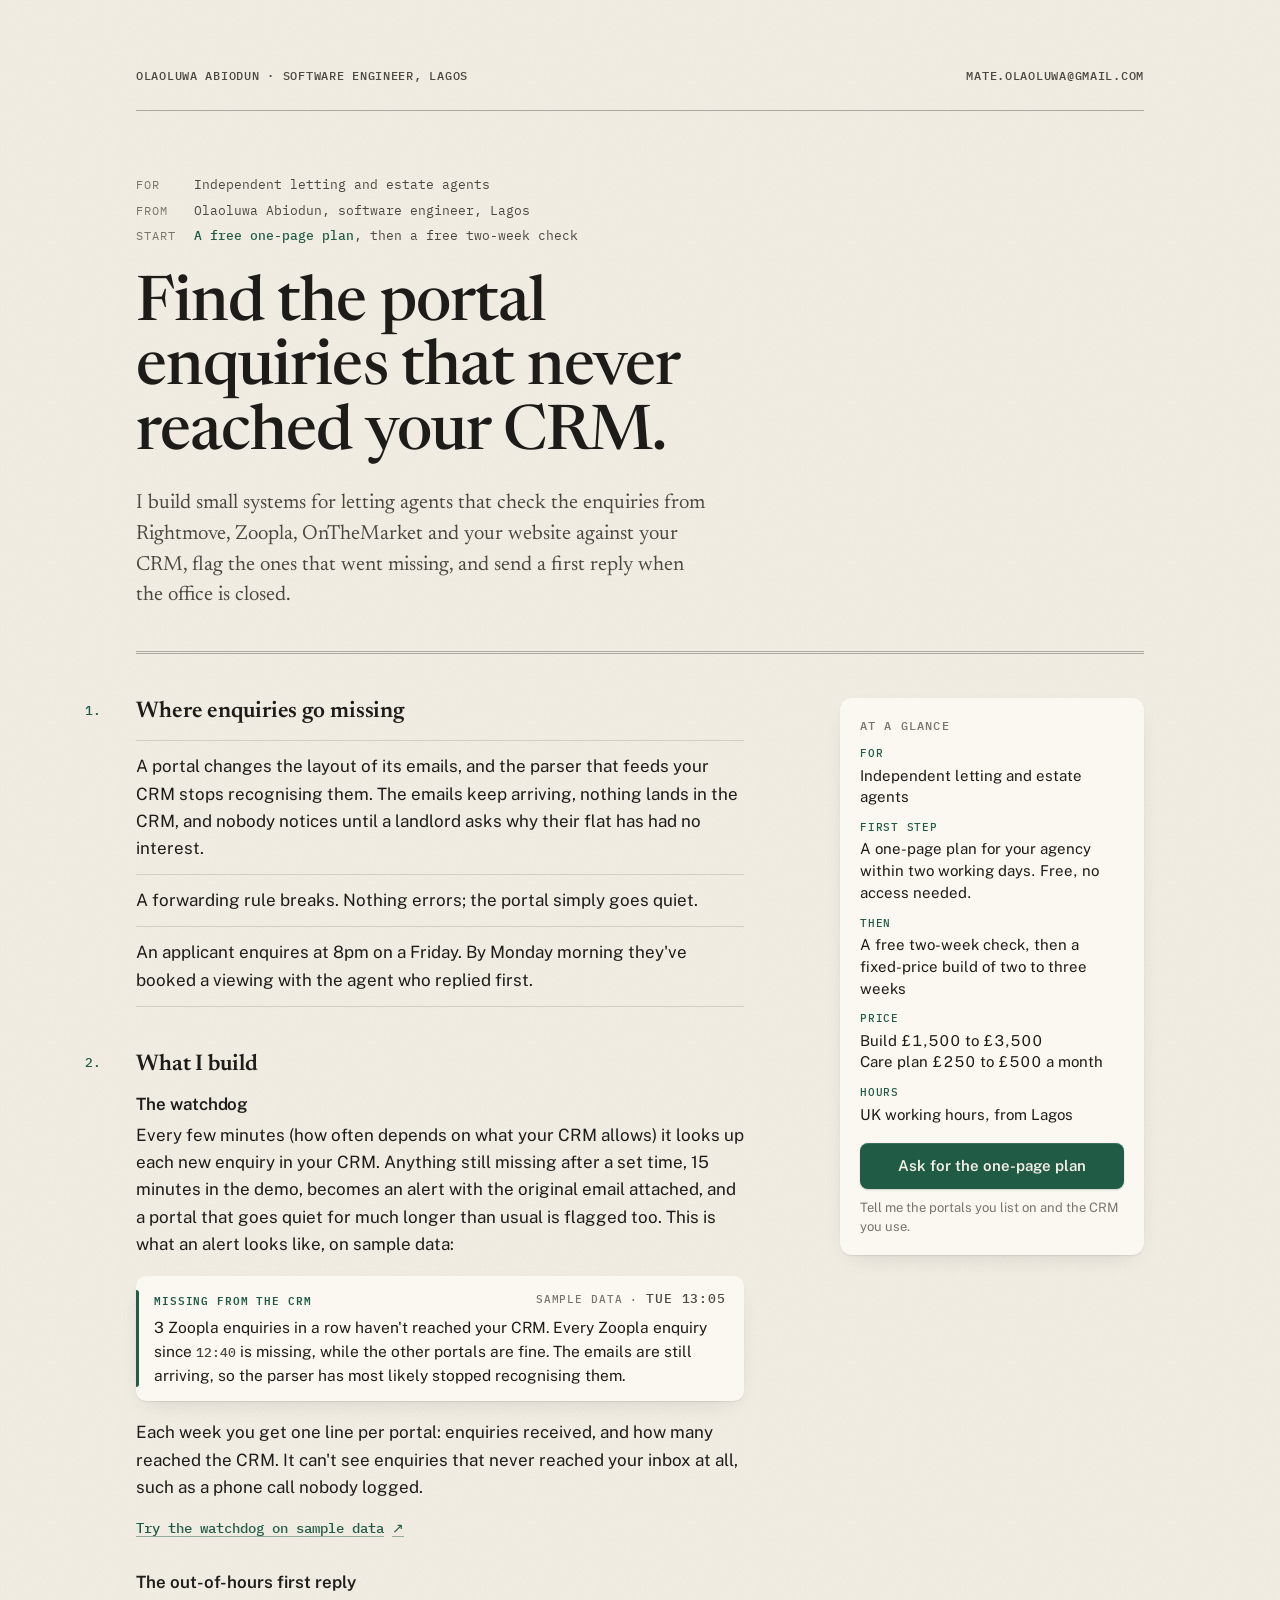
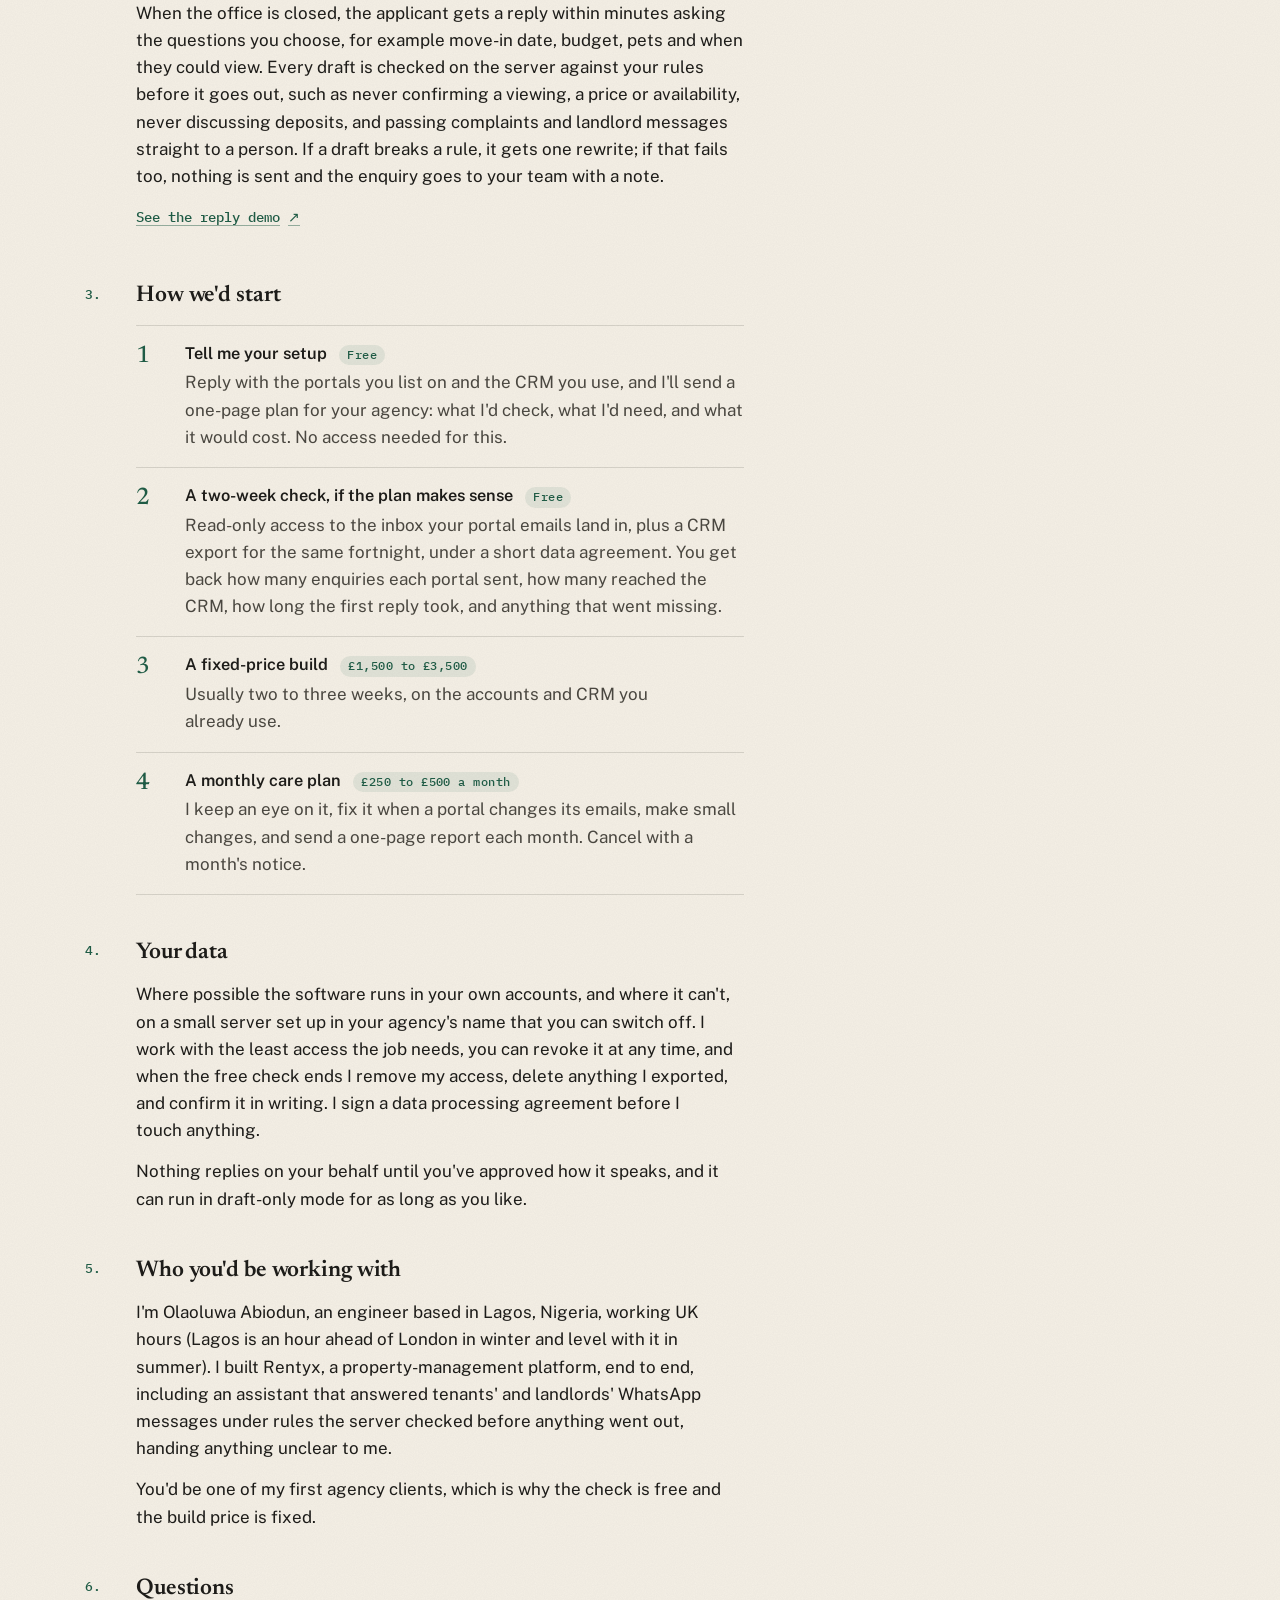
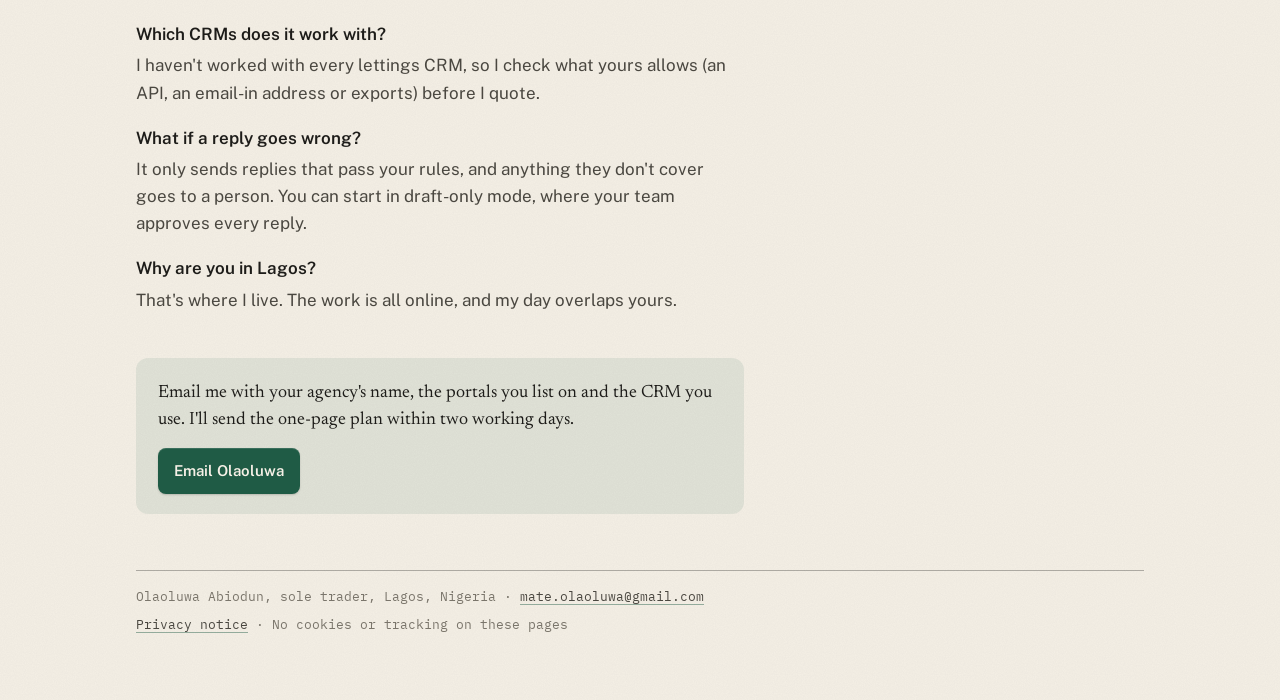
==== lettings/index.html @ c45f7e68 "Draft offer pages (lettings, recruitment, white-label) and privacy notice Co-Authored-By: Claude Opu" ====
<!doctype html>
<html lang="en-GB">
<head>
<meta charset="utf-8">
<meta name="viewport" content="width=device-width, initial-scale=1">
<title>Missed enquiry checks for letting agents</title>
<meta name="description" content="Find the portal enquiries that never reached your CRM, and answer the ones that arrive when the office is closed.">
<link rel="preconnect" href="https://fonts.googleapis.com">
<link rel="preconnect" href="https://fonts.gstatic.com" crossorigin>
<link rel="stylesheet" href="https://fonts.googleapis.com/css2?family=IBM+Plex+Mono:wght@400;500;600&family=Newsreader:opsz,wght@6..72,400;6..72,500;6..72,600&family=Public+Sans:wght@400;500;600&display=swap">
<link rel="stylesheet" href="../assets/site.css">
</head>
<body data-ink="lettings">
<a class="skip" href="#main">Skip to the content</a>
<div class="sheet">
  <header class="topline">
    <a href="../">Olaoluwa Abiodun &middot; software engineer, Lagos</a>
    <a href="mailto:mate.olaoluwa@gmail.com">mate.olaoluwa@gmail.com</a>
  </header>
  <main id="main">
    <div class="masthead"><dl class="meta"><dt>For</dt><dd>Independent letting and estate agents</dd><dt>From</dt><dd>Olaoluwa Abiodun, software engineer, Lagos</dd><dt>Start</dt><dd><strong>A free one-page plan</strong>, then a free two-week check</dd></dl><h1>Find the portal enquiries that never reached your CRM.</h1><p class="deck">I build small systems for letting agents that check the enquiries from Rightmove, Zoopla, OnTheMarket and your website against your CRM, flag the ones that went missing, and send a first reply when the office is closed.</p></div>
    <div class="body"><div class="prose">
<section class="clause"><h2>Where enquiries go missing</h2>
<ul class="lede-list">
<li>A portal changes the layout of its emails, and the parser that feeds your CRM stops recognising them. The emails keep arriving, nothing lands in the CRM, and nobody notices until a landlord asks why their flat has had no interest.</li>
<li>A forwarding rule breaks. Nothing errors; the portal simply goes quiet.</li>
<li>An applicant enquires at 8pm on a Friday. By Monday morning they've booked a viewing with the agent who replied first.</li>
</ul></section>

<section class="clause"><h2>What I build</h2>
<div class="item"><h3>The watchdog</h3>
<p>Every few minutes (how often depends on what your CRM allows) it looks up each new enquiry in your CRM. Anything still missing after a set time, 15 minutes in the demo, becomes an alert with the original email attached, and a portal that goes quiet for much longer than usual is flagged too. This is what an alert looks like, on sample data:</p>
<figure class="exhibit" aria-label="Example alert, sample data">
<div class="label"><b>Missing from the CRM</b><span>Sample data &middot; <span class="t">Tue 13:05</span></span></div>
<p>3 Zoopla enquiries in a row haven't reached your CRM. Every Zoopla enquiry since <span class="t">12:40</span> is missing, while the other portals are fine. The emails are still arriving, so the parser has most likely stopped recognising them.</p>
</figure>
<p>Each week you get one line per portal: enquiries received, and how many reached the CRM. It can't see enquiries that never reached your inbox at all, such as a phone call nobody logged.</p>
<a class="demo" href="https://abiodunolaoluwa.github.io/enquiry-watchdog/">Try the watchdog on sample data</a></div>

<div class="item"><h3>The out-of-hours first reply</h3>
<p>When the office is closed, the applicant gets a reply within minutes asking the questions you choose, for example move-in date, budget, pets and when they could view. Every draft is checked on the server against your rules before it goes out, such as never confirming a viewing, a price or availability, never discussing deposits, and passing complaints and landlord messages straight to a person. If a draft breaks a rule, it gets one rewrite; if that fails too, nothing is sent and the enquiry goes to your team with a note.</p>
<a class="demo" href="https://reply-desk-8rzb.onrender.com">See the reply demo</a></div>
</section>

<section class="clause"><h2>How we'd start</h2>
<ol class="schedule">
<li><div><h3>Tell me your setup <span class="cost">Free</span></h3><p>Reply with the portals you list on and the CRM you use, and I'll send a one-page plan for your agency: what I'd check, what I'd need, and what it would cost. No access needed for this.</p></div></li>
<li><div><h3>A two-week check, if the plan makes sense <span class="cost">Free</span></h3><p>Read-only access to the inbox your portal emails land in, plus a CRM export for the same fortnight, under a short data agreement. You get back how many enquiries each portal sent, how many reached the CRM, how long the first reply took, and anything that went missing.</p></div></li>
<li><div><h3>A fixed-price build <span class="cost">&pound;1,500 to &pound;3,500</span></h3><p>Usually two to three weeks, on the accounts and CRM you already use.</p></div></li>
<li><div><h3>A monthly care plan <span class="cost">&pound;250 to &pound;500 a month</span></h3><p>I keep an eye on it, fix it when a portal changes its emails, make small changes, and send a one-page report each month. Cancel with a month's notice.</p></div></li>
</ol></section>

<section class="clause"><h2>Your data</h2>
<p>Where possible the software runs in your own accounts, and where it can't, on a small server set up in your agency's name that you can switch off. I work with the least access the job needs, you can revoke it at any time, and when the free check ends I remove my access, delete anything I exported, and confirm it in writing. I sign a data processing agreement before I touch anything.</p>
<p>Nothing replies on your behalf until you've approved how it speaks, and it can run in draft-only mode for as long as you like.</p></section>

<section class="clause"><h2>Who you'd be working with</h2>
<p>I'm Olaoluwa Abiodun, an engineer based in Lagos, Nigeria, working UK hours (Lagos is an hour ahead of London in winter and level with it in summer). I built Rentyx, a property-management platform, end to end, including an assistant that answered tenants' and landlords' WhatsApp messages under rules the server checked before anything went out, handing anything unclear to me.</p>
<p>You'd be one of my first agency clients, which is why the check is free and the build price is fixed.</p></section>

<section class="clause"><h2>Questions</h2>
<dl class="faq">
<dt>Which CRMs does it work with?</dt><dd>I haven't worked with every lettings CRM, so I check what yours allows (an API, an email-in address or exports) before I quote.</dd>
<dt>What if a reply goes wrong?</dt><dd>It only sends replies that pass your rules, and anything they don't cover goes to a person. You can start in draft-only mode, where your team approves every reply.</dd>
<dt>Why are you in Lagos?</dt><dd>That's where I live. The work is all online, and my day overlaps yours.</dd>
</dl></section>

<div class="close"><p>Email me with your agency's name, the portals you list on and the CRM you use. I'll send the one-page plan within two working days.</p>
<a class="button" href="mailto:mate.olaoluwa@gmail.com?subject=One-page%20plan%20for%20our%20agency">Email Olaoluwa</a></div>
</div><aside class="glance" aria-label="At a glance"><h2>At a glance</h2><dl><dt>For</dt><dd>Independent letting and estate agents</dd><dt>First step</dt><dd>A one-page plan for your agency within two working days. Free, no access needed.</dd><dt>Then</dt><dd>A free two-week check, then a fixed-price build of two to three weeks</dd><dt>Price</dt><dd>Build &pound;1,500 to &pound;3,500<br>Care plan &pound;250 to &pound;500 a month</dd><dt>Hours</dt><dd>UK working hours, from Lagos</dd></dl><a class="button" href="mailto:mate.olaoluwa@gmail.com?subject=One-page%20plan%20for%20our%20agency">Ask for the one-page plan</a><p class="small">Tell me the portals you list on and the CRM you use.</p></aside></div>
  </main>
  <footer class="foot">
    <span>Olaoluwa Abiodun, sole trader, Lagos, Nigeria &middot; <a href="mailto:mate.olaoluwa@gmail.com">mate.olaoluwa@gmail.com</a></span>
    <span><a href="../privacy/">Privacy notice</a> &middot; No cookies or tracking on these pages</span>
  </footer>
</div>
</body>
</html>
---- assets/site.css ----
/* Offer pages: a quotation set on warm paper. One accent ink per page (body[data-ink]). */

:root {
  --paper: #f5f0e6;
  --paper-2: #ede6d8;
  --card: #fbf8f2;
  --ink: #1d1c19;
  --ink-2: #4a4740;
  --ink-3: #7a756b;
  --rule: rgba(29, 28, 25, 0.14);
  --rule-strong: rgba(29, 28, 25, 0.32);
  --accent: #1f5b45;
  --accent-soft: rgba(31, 91, 69, 0.09);
  --shadow: 0 1px 0 rgba(29, 28, 25, 0.04), 0 1px 2px rgba(29, 28, 25, 0.06), 0 8px 24px -12px rgba(29, 28, 25, 0.18);
  --serif: "Newsreader", "Iowan Old Style", Georgia, serif;
  --sans: "Public Sans", "Helvetica Neue", Arial, sans-serif;
  --mono: "IBM Plex Mono", ui-monospace, Menlo, monospace;
  --measure: 38rem;
  --gutter: clamp(16px, 4vw, 40px);
  color-scheme: light;
}

body[data-ink="lettings"] { --accent: #1f5b45; --accent-soft: rgba(31, 91, 69, 0.09); }
body[data-ink="recruitment"] { --accent: #7a2e2a; --accent-soft: rgba(122, 46, 42, 0.08); }
body[data-ink="white-label"] { --accent: #24456e; --accent-soft: rgba(36, 69, 110, 0.08); }
body[data-ink="neutral"] { --accent: #4a4740; --accent-soft: rgba(74, 71, 64, 0.08); }

@media (prefers-color-scheme: dark) {
  :root:not([data-theme="light"]) {
    --paper: #17160f;
    --paper-2: #1f1d16;
    --card: #211f18;
    --ink: #ece6d8;
    --ink-2: #c3bcac;
    --ink-3: #958e7f;
    --rule: rgba(236, 230, 216, 0.14);
    --rule-strong: rgba(236, 230, 216, 0.3);
    --shadow: 0 1px 0 rgba(0, 0, 0, 0.3), 0 8px 24px -12px rgba(0, 0, 0, 0.6);
    color-scheme: dark;
  }
  :root:not([data-theme="light"]) body[data-ink="lettings"] { --accent: #7cc3a3; --accent-soft: rgba(124, 195, 163, 0.1); }
  :root:not([data-theme="light"]) body[data-ink="recruitment"] { --accent: #e3978f; --accent-soft: rgba(227, 151, 143, 0.1); }
  :root:not([data-theme="light"]) body[data-ink="white-label"] { --accent: #93b4e0; --accent-soft: rgba(147, 180, 224, 0.1); }
  :root:not([data-theme="light"]) body[data-ink="neutral"] { --accent: #d6cfbf; --accent-soft: rgba(214, 207, 191, 0.08); }
}

*, *::before, *::after { box-sizing: border-box; }

html {
  -webkit-text-size-adjust: 100%;
  text-size-adjust: 100%;
}

body {
  margin: 0;
  background-color: var(--paper);
  /* faint paper grain */
  background-image: url("data:image/svg+xml,%3Csvg xmlns='http://www.w3.org/2000/svg' width='160' height='160'%3E%3Cfilter id='n'%3E%3CfeTurbulence type='fractalNoise' baseFrequency='.9' numOctaves='2' stitchTiles='stitch'/%3E%3CfeColorMatrix values='0 0 0 0 0 0 0 0 0 0 0 0 0 0 0 0 0 0 .035 0'/%3E%3C/filter%3E%3Crect width='100%25' height='100%25' filter='url(%23n)'/%3E%3C/svg%3E");
  color: var(--ink);
  font: 400 17px/1.6 var(--sans);
  -webkit-font-smoothing: antialiased;
  -moz-osx-font-smoothing: grayscale;
  text-rendering: optimizeLegibility;
}

::selection { background: var(--accent); color: var(--paper); }

a {
  color: var(--accent);
  text-decoration-line: underline;
  text-decoration-thickness: 1px;
  text-underline-offset: 3px;
  text-decoration-color: color-mix(in srgb, var(--accent) 45%, transparent);
  transition-property: text-decoration-color, color;
  transition-duration: 150ms;
}
a:hover { text-decoration-color: var(--accent); }
a:focus-visible, .button:focus-visible {
  outline: 2px solid var(--accent);
  outline-offset: 3px;
  border-radius: 2px;
}

.skip {
  position: absolute; left: -9999px; top: 8px;
  background: var(--ink); color: var(--paper); padding: 8px 12px; border-radius: 4px; z-index: 10;
}
.skip:focus { left: 8px; }

/* ---------- frame ---------- */

.sheet {
  max-width: 68rem;
  margin: 0 auto;
  padding: clamp(20px, 5vw, 56px) var(--gutter) 64px;
}

.topline {
  display: flex; justify-content: space-between; align-items: baseline; gap: 16px; flex-wrap: wrap;
  font: 500 12px/1.4 var(--mono); letter-spacing: 0.06em; text-transform: uppercase; color: var(--ink-3);
  padding-bottom: 14px;
  border-bottom: 1px solid var(--rule-strong);
}
.topline a { color: var(--ink-2); text-decoration: none; min-height: 40px; display: inline-flex; align-items: center; }
.topline a:hover { color: var(--accent); }

/* ---------- header block (the quotation heading) ---------- */

.masthead { padding: clamp(28px, 6vw, 64px) 0 clamp(24px, 4vw, 40px); }

.meta {
  display: grid; grid-template-columns: max-content 1fr; gap: 6px 18px;
  margin: 0 0 28px; font: 400 13px/1.5 var(--mono); color: var(--ink-2);
}
.meta dt { color: var(--ink-3); text-transform: uppercase; letter-spacing: 0.08em; font-size: 11.5px; padding-top: 1px; }
.meta dd { margin: 0; }
.meta dd strong { color: var(--accent); font-weight: 500; }

h1 {
  font: 500 clamp(2.1rem, 1.3rem + 3.6vw, 3.9rem)/1.04 var(--serif);
  font-optical-sizing: auto;
  letter-spacing: -0.015em;
  margin: 0 0 20px;
  max-width: 16ch;
  text-wrap: balance;
}
.deck {
  font: 400 clamp(1.08rem, 1rem + 0.4vw, 1.28rem)/1.5 var(--serif);
  color: var(--ink-2);
  max-width: 36rem;
  margin: 0;
  text-wrap: pretty;
}

/* ---------- body: prose + margin column ---------- */

.body {
  display: grid;
  grid-template-columns: minmax(0, 1fr);
  gap: 40px;
  border-top: 3px double var(--rule-strong);
  padding-top: clamp(28px, 4vw, 44px);
}
@media (min-width: 900px) {
  .body { grid-template-columns: minmax(0, 1fr) 19rem; gap: 64px; }
  .glance { order: 2; position: sticky; top: 24px; align-self: start; }
}

.prose { max-width: var(--measure); }

section.clause { margin: 0 0 44px; counter-increment: clause; }
.prose { counter-reset: clause; }
section.clause > h2 {
  position: relative;
  font: 600 1.42rem/1.25 var(--serif);
  letter-spacing: -0.005em;
  margin: 0 0 14px;
  text-wrap: balance;
}
section.clause > h2::before {
  content: counter(clause) ".";
  font: 500 13px/1 var(--mono);
  color: var(--accent);
  display: block; margin-bottom: 8px; letter-spacing: 0.04em;
}
@media (min-width: 1100px) {
  section.clause > h2::before { position: absolute; left: -3.2rem; top: 0.42em; margin: 0; }
}

p { margin: 0 0 14px; text-wrap: pretty; }
.prose p, .prose li { color: var(--ink); }
.lede-list { list-style: none; padding: 0; margin: 0; }
.lede-list li { padding: 12px 0; border-top: 1px solid var(--rule); }
.lede-list li:last-child { border-bottom: 1px solid var(--rule); }

.item { margin: 0 0 22px; }
.item h3 {
  font: 600 1.06rem/1.35 var(--sans); margin: 0 0 6px; letter-spacing: -0.003em;
}
.item p { margin-bottom: 8px; }
.demo {
  display: inline-flex; align-items: center; gap: 8px; min-height: 40px;
  font: 500 13.5px/1.3 var(--mono);
}
.demo::after { content: "\2197"; font-family: var(--sans); }

/* example alert (lettings) */
.exhibit {
  margin: 18px 0 18px;
  background: var(--card);
  border-radius: 10px;
  box-shadow: var(--shadow);
  padding: 16px 18px 14px;
  position: relative;
}
.exhibit::before {
  content: ""; position: absolute; left: 0; top: 14px; bottom: 14px; width: 3px; border-radius: 0 3px 3px 0; background: var(--accent);
}
.exhibit .label {
  display: flex; justify-content: space-between; gap: 12px; flex-wrap: wrap;
  font: 500 11px/1.4 var(--mono); letter-spacing: 0.08em; text-transform: uppercase; color: var(--ink-3); margin-bottom: 8px;
}
.exhibit .label b { color: var(--accent); font-weight: 600; }
.exhibit p { margin: 0; font: 400 15.5px/1.55 var(--sans); }
.exhibit .t { font: 500 13px/1 var(--mono); font-variant-numeric: tabular-nums; color: var(--ink-2); }

/* example row (recruitment): a table on wide screens, stacked on narrow */
.sample {
  margin: 16px 0 20px; background: var(--card); border-radius: 10px; box-shadow: var(--shadow); padding: 14px 16px;
}
.sample .label { font: 500 11px/1.4 var(--mono); letter-spacing: 0.08em; text-transform: uppercase; color: var(--ink-3); margin-bottom: 10px; }
.sample dl { display: grid; grid-template-columns: 1fr; gap: 10px; margin: 0; }
.sample dt { font: 500 11.5px/1.3 var(--mono); color: var(--accent); text-transform: uppercase; letter-spacing: 0.06em; }
.sample dd { margin: 2px 0 0; font-size: 15px; line-height: 1.5; }
@media (min-width: 640px) {
  .sample dl { grid-template-columns: 9.5rem 1fr; gap: 10px 18px; }
  .sample dt { padding-top: 3px; }
  .sample dd { margin: 0; }
}

/* the schedule (how we'd start) */
.schedule { list-style: none; padding: 0; margin: 4px 0 0; counter-reset: step; }
.schedule li {
  counter-increment: step;
  display: grid; grid-template-columns: 2.2rem 1fr; gap: 4px 14px;
  padding: 16px 0; border-top: 1px solid var(--rule);
}
.schedule li:last-child { border-bottom: 1px solid var(--rule); }
.schedule li::before {
  content: counter(step);
  font: 500 1.5rem/1 var(--serif); color: var(--accent); font-variant-numeric: tabular-nums lining-nums;
  padding-top: 2px;
}
.schedule h3 { font: 600 1.02rem/1.35 var(--sans); margin: 0 0 4px; display: flex; flex-wrap: wrap; gap: 4px 12px; align-items: baseline; }
.schedule .cost {
  font: 500 12px/1.4 var(--mono); letter-spacing: 0.04em; color: var(--accent);
  background: var(--accent-soft); padding: 2px 8px; border-radius: 999px; font-variant-numeric: tabular-nums;
  white-space: nowrap;
}
.schedule p { margin: 0; color: var(--ink-2); }

.faq dt { font-weight: 600; margin: 18px 0 4px; }
.faq dd { margin: 0; color: var(--ink-2); }

/* ---------- margin column: at a glance ---------- */

.glance {
  background: var(--card);
  border-radius: 12px;
  box-shadow: var(--shadow);
  padding: 20px 20px 18px;
}
.glance h2 {
  font: 500 11.5px/1.4 var(--mono); letter-spacing: 0.1em; text-transform: uppercase; color: var(--ink-3); margin: 0 0 12px;
}
.glance dl { margin: 0 0 18px; }
.glance dt { font: 500 11px/1.4 var(--mono); color: var(--accent); text-transform: uppercase; letter-spacing: 0.07em; margin-top: 12px; }
.glance dd { margin: 3px 0 0; font-size: 15px; line-height: 1.45; font-variant-numeric: tabular-nums; }

.button {
  display: flex; align-items: center; justify-content: center; gap: 8px;
  min-height: 46px; padding: 10px 16px; border-radius: 8px;
  background: var(--accent); color: var(--paper);
  font: 600 15px/1.2 var(--sans); text-decoration: none; text-align: center;
  box-shadow: 0 1px 0 rgba(255, 255, 255, 0.12) inset, 0 1px 2px rgba(0, 0, 0, 0.18);
  transition-property: transform, filter; transition-duration: 120ms; transition-timing-function: cubic-bezier(0.2, 0, 0, 1);
}
.button:hover { filter: brightness(1.08); }
.button:active { transform: scale(0.96); }
.glance .small { font-size: 13px; color: var(--ink-3); margin: 10px 0 0; line-height: 1.45; }

/* closing call to action */
.close {
  margin-top: 8px; padding: 22px 22px 20px; border-radius: 12px; background: var(--accent-soft);
}
.close p { margin: 0 0 14px; font: 400 1.12rem/1.5 var(--serif); }
.close .button { display: inline-flex; }

/* ---------- index ---------- */
.offers { list-style: none; padding: 0; margin: 8px 0 0; display: grid; gap: 14px; }
.offers a {
  display: grid; grid-template-columns: 1fr auto; gap: 4px 16px; align-items: baseline;
  padding: 18px 20px; border-radius: 12px; background: var(--card); box-shadow: var(--shadow);
  color: var(--ink); text-decoration: none;
  transition-property: transform, box-shadow; transition-duration: 160ms;
}
.offers a:hover { transform: translateY(-1px); }
.offers .who { font: 500 11.5px/1.4 var(--mono); letter-spacing: 0.08em; text-transform: uppercase; color: var(--ink-3); grid-column: 1 / -1; }
.offers .what { font: 500 1.25rem/1.3 var(--serif); }
.offers .go { font: 500 13px/1 var(--mono); }
.offers li:nth-child(1) a .go { color: #1f5b45; }
.offers li:nth-child(2) a .go { color: #7a2e2a; }
.offers li:nth-child(3) a .go { color: #24456e; }
.doc ul.offers { padding-left: 0; }
@media (prefers-color-scheme: dark) {
  :root:not([data-theme="light"]) .offers li:nth-child(1) a .go { color: #7cc3a3; }
  :root:not([data-theme="light"]) .offers li:nth-child(2) a .go { color: #e3978f; }
  :root:not([data-theme="light"]) .offers li:nth-child(3) a .go { color: #93b4e0; }
}

/* ---------- privacy (single column document) ---------- */
.doc { max-width: 40rem; }
.doc h2 { font: 600 1.25rem/1.3 var(--serif); margin: 34px 0 10px; text-wrap: balance; }
.doc ul { padding-left: 1.2rem; margin: 0 0 14px; }
.doc li { margin: 0 0 8px; }

/* ---------- footer ---------- */
.foot {
  margin-top: 56px; padding-top: 16px; border-top: 1px solid var(--rule-strong);
  display: flex; flex-wrap: wrap; gap: 8px 24px; justify-content: space-between;
  font: 400 13px/1.6 var(--mono); color: var(--ink-3);
}
.foot a { color: var(--ink-2); }

/* ---------- one quiet entrance ---------- */
@media (prefers-reduced-motion: no-preference) {
  .masthead > * { animation: rise 520ms cubic-bezier(0.2, 0, 0, 1) both; }
  .masthead > *:nth-child(2) { animation-delay: 70ms; }
  .masthead > *:nth-child(3) { animation-delay: 140ms; }
  @keyframes rise { from { opacity: 0; transform: translateY(6px); } to { opacity: 1; transform: none; } }
}

@media print {
  body { background: #fff; color: #000; }
  .glance { box-shadow: none; border: 1px solid #ccc; position: static; }
  .button { color: #000; background: none; border: 1px solid #000; }
}
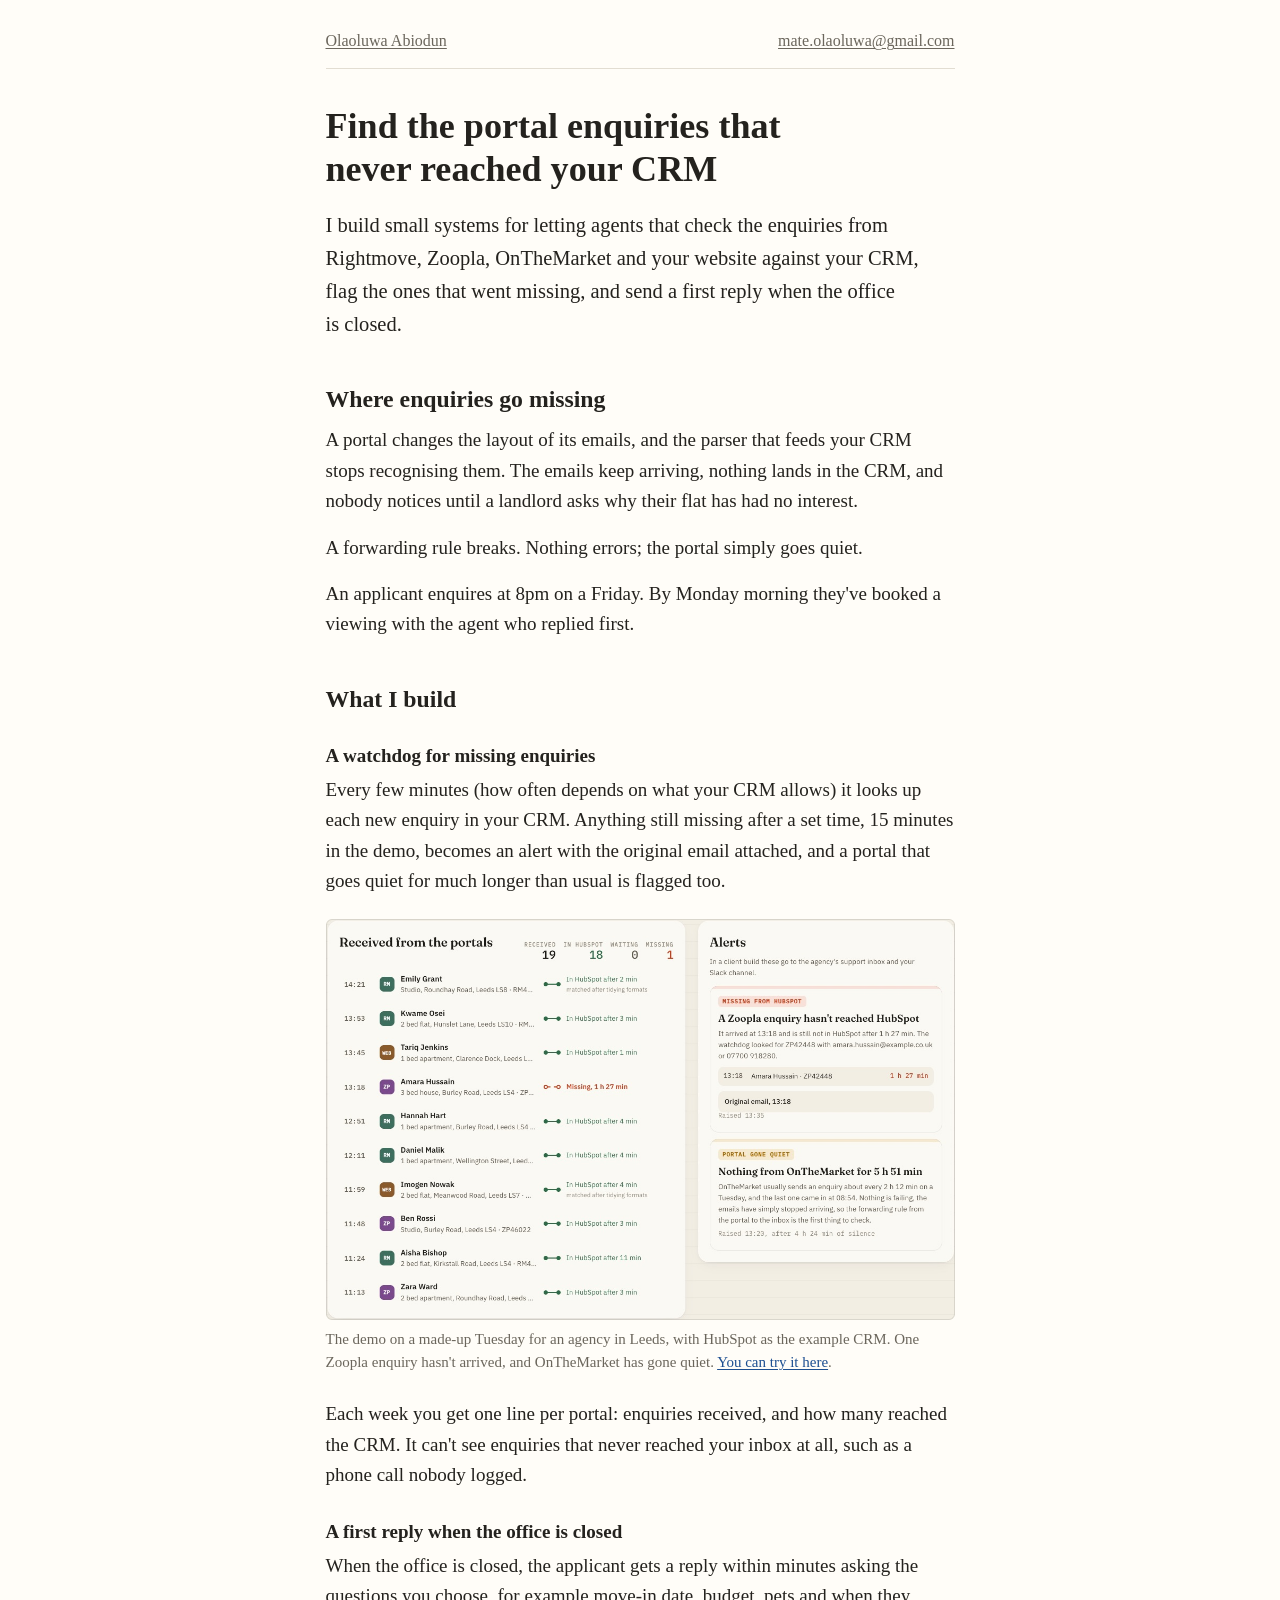
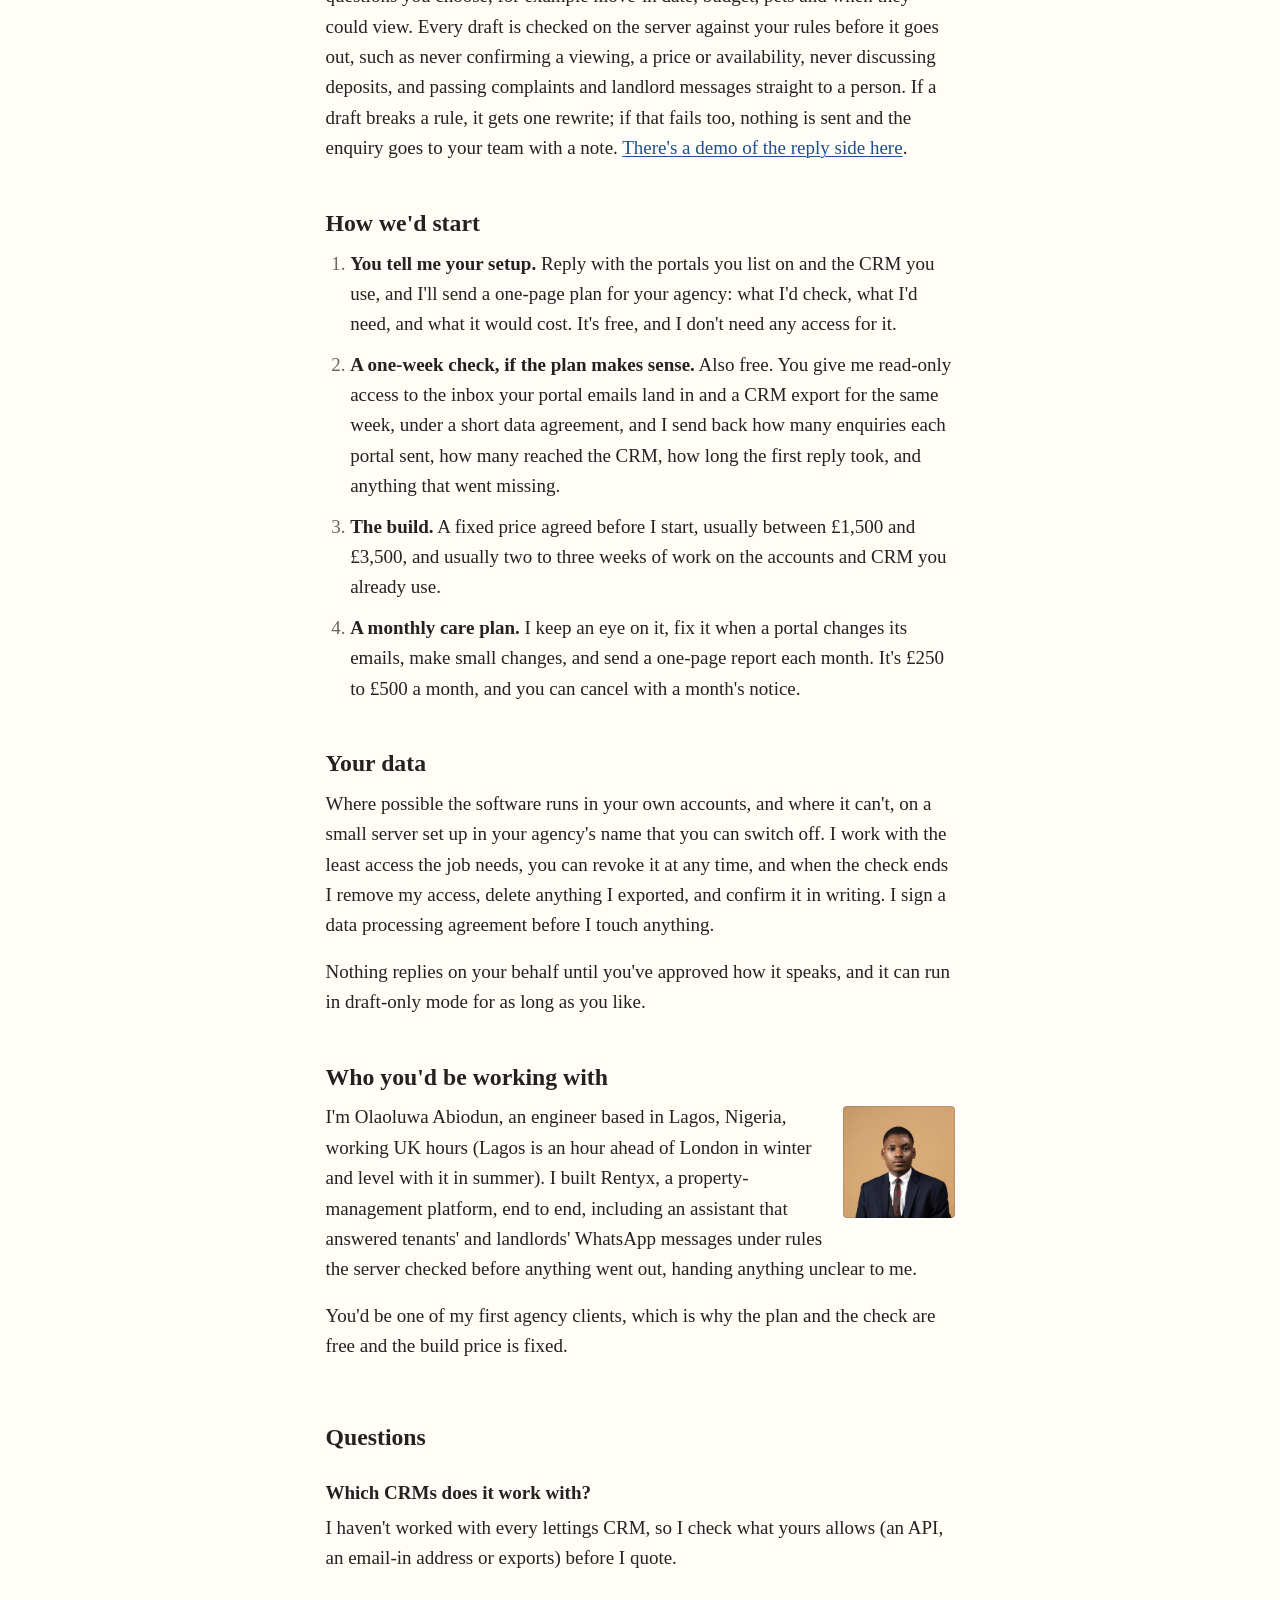
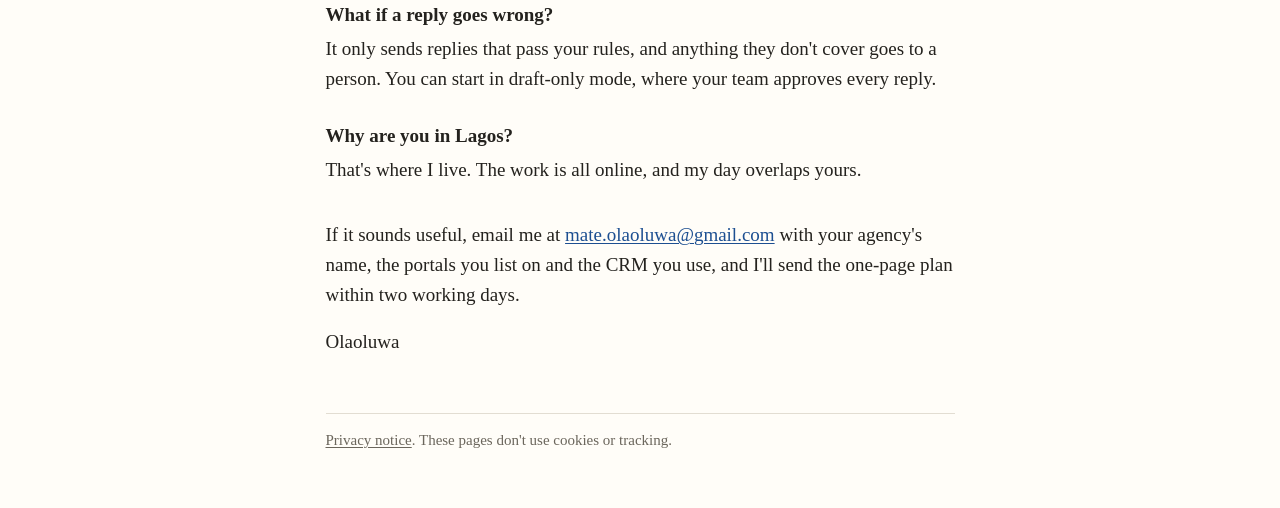
==== commit daf3f151: "Plainer, letter-style pages; one-week free check; real screenshot and photo Co-Authored-By: Claude O" ====
--- a/lettings/index.html
+++ b/lettings/index.html
@@ -5,74 +5,67 @@
 <meta name="viewport" content="width=device-width, initial-scale=1">
 <title>Missed enquiry checks for letting agents</title>
 <meta name="description" content="Find the portal enquiries that never reached your CRM, and answer the ones that arrive when the office is closed.">
-<link rel="preconnect" href="https://fonts.googleapis.com">
-<link rel="preconnect" href="https://fonts.gstatic.com" crossorigin>
-<link rel="stylesheet" href="https://fonts.googleapis.com/css2?family=IBM+Plex+Mono:wght@400;500;600&family=Newsreader:opsz,wght@6..72,400;6..72,500;6..72,600&family=Public+Sans:wght@400;500;600&display=swap">
 <link rel="stylesheet" href="../assets/site.css">
 </head>
-<body data-ink="lettings">
-<a class="skip" href="#main">Skip to the content</a>
-<div class="sheet">
-  <header class="topline">
-    <a href="../">Olaoluwa Abiodun &middot; software engineer, Lagos</a>
-    <a href="mailto:mate.olaoluwa@gmail.com">mate.olaoluwa@gmail.com</a>
-  </header>
-  <main id="main">
-    <div class="masthead"><dl class="meta"><dt>For</dt><dd>Independent letting and estate agents</dd><dt>From</dt><dd>Olaoluwa Abiodun, software engineer, Lagos</dd><dt>Start</dt><dd><strong>A free one-page plan</strong>, then a free two-week check</dd></dl><h1>Find the portal enquiries that never reached your CRM.</h1><p class="deck">I build small systems for letting agents that check the enquiries from Rightmove, Zoopla, OnTheMarket and your website against your CRM, flag the ones that went missing, and send a first reply when the office is closed.</p></div>
-    <div class="body"><div class="prose">
-<section class="clause"><h2>Where enquiries go missing</h2>
-<ul class="lede-list">
-<li>A portal changes the layout of its emails, and the parser that feeds your CRM stops recognising them. The emails keep arriving, nothing lands in the CRM, and nobody notices until a landlord asks why their flat has had no interest.</li>
-<li>A forwarding rule breaks. Nothing errors; the portal simply goes quiet.</li>
-<li>An applicant enquires at 8pm on a Friday. By Monday morning they've booked a viewing with the agent who replied first.</li>
-</ul></section>
+<body>
+<div class="page">
+<header class="site">
+  <a href="../">Olaoluwa Abiodun</a>
+  <a href="mailto:mate.olaoluwa@gmail.com">mate.olaoluwa@gmail.com</a>
+</header>
+<main>
+<h1>Find the portal enquiries that never reached your CRM</h1>
+<p class="intro">I build small systems for letting agents that check the enquiries from Rightmove, Zoopla, OnTheMarket and your website against your CRM, flag the ones that went missing, and send a first reply when the office is closed.</p>
 
-<section class="clause"><h2>What I build</h2>
-<div class="item"><h3>The watchdog</h3>
-<p>Every few minutes (how often depends on what your CRM allows) it looks up each new enquiry in your CRM. Anything still missing after a set time, 15 minutes in the demo, becomes an alert with the original email attached, and a portal that goes quiet for much longer than usual is flagged too. This is what an alert looks like, on sample data:</p>
-<figure class="exhibit" aria-label="Example alert, sample data">
-<div class="label"><b>Missing from the CRM</b><span>Sample data &middot; <span class="t">Tue 13:05</span></span></div>
-<p>3 Zoopla enquiries in a row haven't reached your CRM. Every Zoopla enquiry since <span class="t">12:40</span> is missing, while the other portals are fine. The emails are still arriving, so the parser has most likely stopped recognising them.</p>
+<h2>Where enquiries go missing</h2>
+<p>A portal changes the layout of its emails, and the parser that feeds your CRM stops recognising them. The emails keep arriving, nothing lands in the CRM, and nobody notices until a landlord asks why their flat has had no interest.</p>
+<p>A forwarding rule breaks. Nothing errors; the portal simply goes quiet.</p>
+<p>An applicant enquires at 8pm on a Friday. By Monday morning they've booked a viewing with the agent who replied first.</p>
+
+<h2>What I build</h2>
+<h3>A watchdog for missing enquiries</h3>
+<p>Every few minutes (how often depends on what your CRM allows) it looks up each new enquiry in your CRM. Anything still missing after a set time, 15 minutes in the demo, becomes an alert with the original email attached, and a portal that goes quiet for much longer than usual is flagged too.</p>
+<figure>
+<img src="../assets/watchdog-sample.jpg" width="1185" height="757" alt="The watchdog demo: a list of the day's portal enquiries with the time each one reached the CRM, one Zoopla enquiry marked missing, and two alerts, one for the missing Zoopla enquiry and one saying OnTheMarket has gone quiet.">
+<figcaption>The demo on a made-up Tuesday for an agency in Leeds, with HubSpot as the example CRM. One Zoopla enquiry hasn't arrived, and OnTheMarket has gone quiet. <a href="https://abiodunolaoluwa.github.io/enquiry-watchdog/">You can try it here</a>.</figcaption>
 </figure>
 <p>Each week you get one line per portal: enquiries received, and how many reached the CRM. It can't see enquiries that never reached your inbox at all, such as a phone call nobody logged.</p>
-<a class="demo" href="https://abiodunolaoluwa.github.io/enquiry-watchdog/">Try the watchdog on sample data</a></div>
 
-<div class="item"><h3>The out-of-hours first reply</h3>
-<p>When the office is closed, the applicant gets a reply within minutes asking the questions you choose, for example move-in date, budget, pets and when they could view. Every draft is checked on the server against your rules before it goes out, such as never confirming a viewing, a price or availability, never discussing deposits, and passing complaints and landlord messages straight to a person. If a draft breaks a rule, it gets one rewrite; if that fails too, nothing is sent and the enquiry goes to your team with a note.</p>
-<a class="demo" href="https://reply-desk-8rzb.onrender.com">See the reply demo</a></div>
-</section>
+<h3>A first reply when the office is closed</h3>
+<p>When the office is closed, the applicant gets a reply within minutes asking the questions you choose, for example move-in date, budget, pets and when they could view. Every draft is checked on the server against your rules before it goes out, such as never confirming a viewing, a price or availability, never discussing deposits, and passing complaints and landlord messages straight to a person. If a draft breaks a rule, it gets one rewrite; if that fails too, nothing is sent and the enquiry goes to your team with a note. <a href="https://reply-desk-8rzb.onrender.com">There's a demo of the reply side here</a>.</p>
 
-<section class="clause"><h2>How we'd start</h2>
-<ol class="schedule">
-<li><div><h3>Tell me your setup <span class="cost">Free</span></h3><p>Reply with the portals you list on and the CRM you use, and I'll send a one-page plan for your agency: what I'd check, what I'd need, and what it would cost. No access needed for this.</p></div></li>
-<li><div><h3>A two-week check, if the plan makes sense <span class="cost">Free</span></h3><p>Read-only access to the inbox your portal emails land in, plus a CRM export for the same fortnight, under a short data agreement. You get back how many enquiries each portal sent, how many reached the CRM, how long the first reply took, and anything that went missing.</p></div></li>
-<li><div><h3>A fixed-price build <span class="cost">&pound;1,500 to &pound;3,500</span></h3><p>Usually two to three weeks, on the accounts and CRM you already use.</p></div></li>
-<li><div><h3>A monthly care plan <span class="cost">&pound;250 to &pound;500 a month</span></h3><p>I keep an eye on it, fix it when a portal changes its emails, make small changes, and send a one-page report each month. Cancel with a month's notice.</p></div></li>
-</ol></section>
+<h2>How we'd start</h2>
+<ol>
+<li><strong>You tell me your setup.</strong> Reply with the portals you list on and the CRM you use, and I'll send a one-page plan for your agency: what I'd check, what I'd need, and what it would cost. It's free, and I don't need any access for it.</li>
+<li><strong>A one-week check, if the plan makes sense.</strong> Also free. You give me read-only access to the inbox your portal emails land in and a CRM export for the same week, under a short data agreement, and I send back how many enquiries each portal sent, how many reached the CRM, how long the first reply took, and anything that went missing.</li>
+<li><strong>The build.</strong> A fixed price agreed before I start, usually between £1,500 and £3,500, and usually two to three weeks of work on the accounts and CRM you already use.</li>
+<li><strong>A monthly care plan.</strong> I keep an eye on it, fix it when a portal changes its emails, make small changes, and send a one-page report each month. It's £250 to £500 a month, and you can cancel with a month's notice.</li>
+</ol>
 
-<section class="clause"><h2>Your data</h2>
-<p>Where possible the software runs in your own accounts, and where it can't, on a small server set up in your agency's name that you can switch off. I work with the least access the job needs, you can revoke it at any time, and when the free check ends I remove my access, delete anything I exported, and confirm it in writing. I sign a data processing agreement before I touch anything.</p>
-<p>Nothing replies on your behalf until you've approved how it speaks, and it can run in draft-only mode for as long as you like.</p></section>
+<h2>Your data</h2>
+<p>Where possible the software runs in your own accounts, and where it can't, on a small server set up in your agency's name that you can switch off. I work with the least access the job needs, you can revoke it at any time, and when the check ends I remove my access, delete anything I exported, and confirm it in writing. I sign a data processing agreement before I touch anything.</p>
+<p>Nothing replies on your behalf until you've approved how it speaks, and it can run in draft-only mode for as long as you like.</p>
 
-<section class="clause"><h2>Who you'd be working with</h2>
+<h2>Who you'd be working with</h2>
+<div class="me"><img src="../assets/olaoluwa.jpg" alt="Olaoluwa Abiodun" width="112" height="112">
 <p>I'm Olaoluwa Abiodun, an engineer based in Lagos, Nigeria, working UK hours (Lagos is an hour ahead of London in winter and level with it in summer). I built Rentyx, a property-management platform, end to end, including an assistant that answered tenants' and landlords' WhatsApp messages under rules the server checked before anything went out, handing anything unclear to me.</p>
-<p>You'd be one of my first agency clients, which is why the check is free and the build price is fixed.</p></section>
+<p>You'd be one of my first agency clients, which is why the plan and the check are free and the build price is fixed.</p>
+</div>
 
-<section class="clause"><h2>Questions</h2>
-<dl class="faq">
-<dt>Which CRMs does it work with?</dt><dd>I haven't worked with every lettings CRM, so I check what yours allows (an API, an email-in address or exports) before I quote.</dd>
-<dt>What if a reply goes wrong?</dt><dd>It only sends replies that pass your rules, and anything they don't cover goes to a person. You can start in draft-only mode, where your team approves every reply.</dd>
-<dt>Why are you in Lagos?</dt><dd>That's where I live. The work is all online, and my day overlaps yours.</dd>
-</dl></section>
+<h2>Questions</h2>
+<h3>Which CRMs does it work with?</h3>
+<p>I haven't worked with every lettings CRM, so I check what yours allows (an API, an email-in address or exports) before I quote.</p>
+<h3>What if a reply goes wrong?</h3>
+<p>It only sends replies that pass your rules, and anything they don't cover goes to a person. You can start in draft-only mode, where your team approves every reply.</p>
+<h3>Why are you in Lagos?</h3>
+<p>That's where I live. The work is all online, and my day overlaps yours.</p>
 
-<div class="close"><p>Email me with your agency's name, the portals you list on and the CRM you use. I'll send the one-page plan within two working days.</p>
-<a class="button" href="mailto:mate.olaoluwa@gmail.com?subject=One-page%20plan%20for%20our%20agency">Email Olaoluwa</a></div>
-</div><aside class="glance" aria-label="At a glance"><h2>At a glance</h2><dl><dt>For</dt><dd>Independent letting and estate agents</dd><dt>First step</dt><dd>A one-page plan for your agency within two working days. Free, no access needed.</dd><dt>Then</dt><dd>A free two-week check, then a fixed-price build of two to three weeks</dd><dt>Price</dt><dd>Build &pound;1,500 to &pound;3,500<br>Care plan &pound;250 to &pound;500 a month</dd><dt>Hours</dt><dd>UK working hours, from Lagos</dd></dl><a class="button" href="mailto:mate.olaoluwa@gmail.com?subject=One-page%20plan%20for%20our%20agency">Ask for the one-page plan</a><p class="small">Tell me the portals you list on and the CRM you use.</p></aside></div>
-  </main>
-  <footer class="foot">
-    <span>Olaoluwa Abiodun, sole trader, Lagos, Nigeria &middot; <a href="mailto:mate.olaoluwa@gmail.com">mate.olaoluwa@gmail.com</a></span>
-    <span><a href="../privacy/">Privacy notice</a> &middot; No cookies or tracking on these pages</span>
-  </footer>
+<p class="signoff">If it sounds useful, email me at <a href="mailto:mate.olaoluwa@gmail.com">mate.olaoluwa@gmail.com</a> with your agency's name, the portals you list on and the CRM you use, and I'll send the one-page plan within two working days.</p>
+<p>Olaoluwa</p>
+</main>
+<footer class="site">
+  <a href="../privacy/">Privacy notice</a>. These pages don't use cookies or tracking.
+</footer>
 </div>
 </body>
 </html>
--- a/assets/site.css
+++ b/assets/site.css
@@ -1,327 +1,123 @@
-/* Offer pages: a quotation set on warm paper. One accent ink per page (body[data-ink]). */
+/* Plain pages, written like a letter. One column, the reader's own system fonts, ordinary links. */
 
 :root {
-  --paper: #f5f0e6;
-  --paper-2: #ede6d8;
-  --card: #fbf8f2;
-  --ink: #1d1c19;
-  --ink-2: #4a4740;
-  --ink-3: #7a756b;
-  --rule: rgba(29, 28, 25, 0.14);
-  --rule-strong: rgba(29, 28, 25, 0.32);
-  --accent: #1f5b45;
-  --accent-soft: rgba(31, 91, 69, 0.09);
-  --shadow: 0 1px 0 rgba(29, 28, 25, 0.04), 0 1px 2px rgba(29, 28, 25, 0.06), 0 8px 24px -12px rgba(29, 28, 25, 0.18);
-  --serif: "Newsreader", "Iowan Old Style", Georgia, serif;
-  --sans: "Public Sans", "Helvetica Neue", Arial, sans-serif;
-  --mono: "IBM Plex Mono", ui-monospace, Menlo, monospace;
-  --measure: 38rem;
-  --gutter: clamp(16px, 4vw, 40px);
-  color-scheme: light;
+  --bg: #fffdf8;
+  --text: #24221e;
+  --muted: #6b665c;
+  --line: #e2ddd2;
+  --link: #1d4f91;
+  --link-visited: #5b3f8c;
+  --mark: #fff3c4;
+  color-scheme: light dark;
 }
 
-body[data-ink="lettings"] { --accent: #1f5b45; --accent-soft: rgba(31, 91, 69, 0.09); }
-body[data-ink="recruitment"] { --accent: #7a2e2a; --accent-soft: rgba(122, 46, 42, 0.08); }
-body[data-ink="white-label"] { --accent: #24456e; --accent-soft: rgba(36, 69, 110, 0.08); }
-body[data-ink="neutral"] { --accent: #4a4740; --accent-soft: rgba(74, 71, 64, 0.08); }
-
 @media (prefers-color-scheme: dark) {
-  :root:not([data-theme="light"]) {
-    --paper: #17160f;
-    --paper-2: #1f1d16;
-    --card: #211f18;
-    --ink: #ece6d8;
-    --ink-2: #c3bcac;
-    --ink-3: #958e7f;
-    --rule: rgba(236, 230, 216, 0.14);
-    --rule-strong: rgba(236, 230, 216, 0.3);
-    --shadow: 0 1px 0 rgba(0, 0, 0, 0.3), 0 8px 24px -12px rgba(0, 0, 0, 0.6);
-    color-scheme: dark;
+  :root {
+    --bg: #181715;
+    --text: #e6e1d6;
+    --muted: #a29b8d;
+    --line: #34312b;
+    --link: #8db4ef;
+    --link-visited: #b9a3e3;
+    --mark: #4a4120;
   }
-  :root:not([data-theme="light"]) body[data-ink="lettings"] { --accent: #7cc3a3; --accent-soft: rgba(124, 195, 163, 0.1); }
-  :root:not([data-theme="light"]) body[data-ink="recruitment"] { --accent: #e3978f; --accent-soft: rgba(227, 151, 143, 0.1); }
-  :root:not([data-theme="light"]) body[data-ink="white-label"] { --accent: #93b4e0; --accent-soft: rgba(147, 180, 224, 0.1); }
-  :root:not([data-theme="light"]) body[data-ink="neutral"] { --accent: #d6cfbf; --accent-soft: rgba(214, 207, 191, 0.08); }
 }
 
-*, *::before, *::after { box-sizing: border-box; }
+* { box-sizing: border-box; }
 
-html {
-  -webkit-text-size-adjust: 100%;
-  text-size-adjust: 100%;
-}
+html { -webkit-text-size-adjust: 100%; text-size-adjust: 100%; }
 
 body {
   margin: 0;
-  background-color: var(--paper);
-  /* faint paper grain */
-  background-image: url("data:image/svg+xml,%3Csvg xmlns='http://www.w3.org/2000/svg' width='160' height='160'%3E%3Cfilter id='n'%3E%3CfeTurbulence type='fractalNoise' baseFrequency='.9' numOctaves='2' stitchTiles='stitch'/%3E%3CfeColorMatrix values='0 0 0 0 0 0 0 0 0 0 0 0 0 0 0 0 0 0 .035 0'/%3E%3C/filter%3E%3Crect width='100%25' height='100%25' filter='url(%23n)'/%3E%3C/svg%3E");
-  color: var(--ink);
-  font: 400 17px/1.6 var(--sans);
+  background: var(--bg);
+  color: var(--text);
+  font-family: "Iowan Old Style", "Palatino Linotype", Palatino, "URW Palladio L", P052, Georgia, serif;
+  font-size: 19px;
+  line-height: 1.6;
   -webkit-font-smoothing: antialiased;
-  -moz-osx-font-smoothing: grayscale;
-  text-rendering: optimizeLegibility;
+}
+@media (max-width: 600px) { body { font-size: 18px; } }
+
+.page {
+  max-width: 35em;
+  margin: 0 auto;
+  padding: 28px 18px 56px;
 }
 
-::selection { background: var(--accent); color: var(--paper); }
+header.site {
+  display: flex; flex-wrap: wrap; justify-content: space-between; gap: 4px 16px;
+  font-size: 16px; color: var(--muted);
+  padding-bottom: 14px; margin-bottom: 36px;
+  border-bottom: 1px solid var(--line);
+}
+header.site a { color: var(--muted); }
+header.site a:hover { color: var(--text); }
 
-a {
-  color: var(--accent);
-  text-decoration-line: underline;
-  text-decoration-thickness: 1px;
-  text-underline-offset: 3px;
-  text-decoration-color: color-mix(in srgb, var(--accent) 45%, transparent);
-  transition-property: text-decoration-color, color;
-  transition-duration: 150ms;
+a { color: var(--link); text-underline-offset: 2px; text-decoration-thickness: 1px; }
+a:visited { color: var(--link-visited); }
+a:hover { text-decoration-thickness: 2px; }
+a:focus-visible { outline: 2px solid var(--link); outline-offset: 2px; }
+
+h1 {
+  font-size: 1.9em; line-height: 1.2; font-weight: 700;
+  margin: 0 0 18px;
+  text-wrap: balance;
 }
-a:hover { text-decoration-color: var(--accent); }
-a:focus-visible, .button:focus-visible {
-  outline: 2px solid var(--accent);
-  outline-offset: 3px;
-  border-radius: 2px;
+h2 {
+  font-size: 1.25em; line-height: 1.3; font-weight: 700;
+  margin: 44px 0 10px;
+  text-wrap: balance;
+}
+h3 { font-size: 1em; font-weight: 700; margin: 26px 0 4px; }
+
+p, li { text-wrap: pretty; }
+p { margin: 0 0 16px; }
+ul, ol { margin: 0 0 16px; padding-left: 1.3em; }
+li { margin: 0 0 10px; }
+li::marker { color: var(--muted); }
+strong { font-weight: 700; }
+
+.intro { font-size: 1.08em; }
+
+/* a real screenshot, with a caption */
+figure { margin: 22px 0 26px; }
+figure img {
+  display: block; width: 100%; height: auto;
+  border-radius: 6px;
+  outline: 1px solid rgba(0, 0, 0, 0.1); outline-offset: -1px;
+}
+figcaption { font-size: 15px; color: var(--muted); margin-top: 8px; line-height: 1.5; }
+
+/* the one sample table */
+.table-wrap { overflow-x: auto; margin: 18px 0 8px; }
+table { border-collapse: collapse; font-size: 16px; line-height: 1.45; min-width: 30em; }
+th, td { text-align: left; vertical-align: top; padding: 8px 10px; border: 1px solid var(--line); }
+th { font-weight: 700; }
+@media (max-width: 600px) {
+  table { min-width: 0; width: 100%; }
+  thead, tr:first-child { display: none; }
+  table, tbody, tr, td { display: block; }
+  td { border: 0; border-top: 1px solid var(--line); padding: 8px 0; }
+  td::before { content: attr(data-label); display: block; font-weight: 700; }
 }
 
-.skip {
-  position: absolute; left: -9999px; top: 8px;
-  background: var(--ink); color: var(--paper); padding: 8px 12px; border-radius: 4px; z-index: 10;
-}
-.skip:focus { left: 8px; }
-
-/* ---------- frame ---------- */
-
-.sheet {
-  max-width: 68rem;
-  margin: 0 auto;
-  padding: clamp(20px, 5vw, 56px) var(--gutter) 64px;
+/* the person */
+.me { display: flow-root; }
+.me img {
+  float: right; width: 112px; height: 112px; object-fit: cover;
+  margin: 4px 0 10px 18px; border-radius: 4px;
+  outline: 1px solid rgba(0, 0, 0, 0.1); outline-offset: -1px;
 }
 
-.topline {
-  display: flex; justify-content: space-between; align-items: baseline; gap: 16px; flex-wrap: wrap;
-  font: 500 12px/1.4 var(--mono); letter-spacing: 0.06em; text-transform: uppercase; color: var(--ink-3);
-  padding-bottom: 14px;
-  border-bottom: 1px solid var(--rule-strong);
+.signoff { margin-top: 34px; }
+
+footer.site {
+  margin-top: 56px; padding-top: 14px; border-top: 1px solid var(--line);
+  font-size: 15px; color: var(--muted);
 }
-.topline a { color: var(--ink-2); text-decoration: none; min-height: 40px; display: inline-flex; align-items: center; }
-.topline a:hover { color: var(--accent); }
-
-/* ---------- header block (the quotation heading) ---------- */
-
-.masthead { padding: clamp(28px, 6vw, 64px) 0 clamp(24px, 4vw, 40px); }
-
-.meta {
-  display: grid; grid-template-columns: max-content 1fr; gap: 6px 18px;
-  margin: 0 0 28px; font: 400 13px/1.5 var(--mono); color: var(--ink-2);
-}
-.meta dt { color: var(--ink-3); text-transform: uppercase; letter-spacing: 0.08em; font-size: 11.5px; padding-top: 1px; }
-.meta dd { margin: 0; }
-.meta dd strong { color: var(--accent); font-weight: 500; }
-
-h1 {
-  font: 500 clamp(2.1rem, 1.3rem + 3.6vw, 3.9rem)/1.04 var(--serif);
-  font-optical-sizing: auto;
-  letter-spacing: -0.015em;
-  margin: 0 0 20px;
-  max-width: 16ch;
-  text-wrap: balance;
-}
-.deck {
-  font: 400 clamp(1.08rem, 1rem + 0.4vw, 1.28rem)/1.5 var(--serif);
-  color: var(--ink-2);
-  max-width: 36rem;
-  margin: 0;
-  text-wrap: pretty;
-}
-
-/* ---------- body: prose + margin column ---------- */
-
-.body {
-  display: grid;
-  grid-template-columns: minmax(0, 1fr);
-  gap: 40px;
-  border-top: 3px double var(--rule-strong);
-  padding-top: clamp(28px, 4vw, 44px);
-}
-@media (min-width: 900px) {
-  .body { grid-template-columns: minmax(0, 1fr) 19rem; gap: 64px; }
-  .glance { order: 2; position: sticky; top: 24px; align-self: start; }
-}
-
-.prose { max-width: var(--measure); }
-
-section.clause { margin: 0 0 44px; counter-increment: clause; }
-.prose { counter-reset: clause; }
-section.clause > h2 {
-  position: relative;
-  font: 600 1.42rem/1.25 var(--serif);
-  letter-spacing: -0.005em;
-  margin: 0 0 14px;
-  text-wrap: balance;
-}
-section.clause > h2::before {
-  content: counter(clause) ".";
-  font: 500 13px/1 var(--mono);
-  color: var(--accent);
-  display: block; margin-bottom: 8px; letter-spacing: 0.04em;
-}
-@media (min-width: 1100px) {
-  section.clause > h2::before { position: absolute; left: -3.2rem; top: 0.42em; margin: 0; }
-}
-
-p { margin: 0 0 14px; text-wrap: pretty; }
-.prose p, .prose li { color: var(--ink); }
-.lede-list { list-style: none; padding: 0; margin: 0; }
-.lede-list li { padding: 12px 0; border-top: 1px solid var(--rule); }
-.lede-list li:last-child { border-bottom: 1px solid var(--rule); }
-
-.item { margin: 0 0 22px; }
-.item h3 {
-  font: 600 1.06rem/1.35 var(--sans); margin: 0 0 6px; letter-spacing: -0.003em;
-}
-.item p { margin-bottom: 8px; }
-.demo {
-  display: inline-flex; align-items: center; gap: 8px; min-height: 40px;
-  font: 500 13.5px/1.3 var(--mono);
-}
-.demo::after { content: "\2197"; font-family: var(--sans); }
-
-/* example alert (lettings) */
-.exhibit {
-  margin: 18px 0 18px;
-  background: var(--card);
-  border-radius: 10px;
-  box-shadow: var(--shadow);
-  padding: 16px 18px 14px;
-  position: relative;
-}
-.exhibit::before {
-  content: ""; position: absolute; left: 0; top: 14px; bottom: 14px; width: 3px; border-radius: 0 3px 3px 0; background: var(--accent);
-}
-.exhibit .label {
-  display: flex; justify-content: space-between; gap: 12px; flex-wrap: wrap;
-  font: 500 11px/1.4 var(--mono); letter-spacing: 0.08em; text-transform: uppercase; color: var(--ink-3); margin-bottom: 8px;
-}
-.exhibit .label b { color: var(--accent); font-weight: 600; }
-.exhibit p { margin: 0; font: 400 15.5px/1.55 var(--sans); }
-.exhibit .t { font: 500 13px/1 var(--mono); font-variant-numeric: tabular-nums; color: var(--ink-2); }
-
-/* example row (recruitment): a table on wide screens, stacked on narrow */
-.sample {
-  margin: 16px 0 20px; background: var(--card); border-radius: 10px; box-shadow: var(--shadow); padding: 14px 16px;
-}
-.sample .label { font: 500 11px/1.4 var(--mono); letter-spacing: 0.08em; text-transform: uppercase; color: var(--ink-3); margin-bottom: 10px; }
-.sample dl { display: grid; grid-template-columns: 1fr; gap: 10px; margin: 0; }
-.sample dt { font: 500 11.5px/1.3 var(--mono); color: var(--accent); text-transform: uppercase; letter-spacing: 0.06em; }
-.sample dd { margin: 2px 0 0; font-size: 15px; line-height: 1.5; }
-@media (min-width: 640px) {
-  .sample dl { grid-template-columns: 9.5rem 1fr; gap: 10px 18px; }
-  .sample dt { padding-top: 3px; }
-  .sample dd { margin: 0; }
-}
-
-/* the schedule (how we'd start) */
-.schedule { list-style: none; padding: 0; margin: 4px 0 0; counter-reset: step; }
-.schedule li {
-  counter-increment: step;
-  display: grid; grid-template-columns: 2.2rem 1fr; gap: 4px 14px;
-  padding: 16px 0; border-top: 1px solid var(--rule);
-}
-.schedule li:last-child { border-bottom: 1px solid var(--rule); }
-.schedule li::before {
-  content: counter(step);
-  font: 500 1.5rem/1 var(--serif); color: var(--accent); font-variant-numeric: tabular-nums lining-nums;
-  padding-top: 2px;
-}
-.schedule h3 { font: 600 1.02rem/1.35 var(--sans); margin: 0 0 4px; display: flex; flex-wrap: wrap; gap: 4px 12px; align-items: baseline; }
-.schedule .cost {
-  font: 500 12px/1.4 var(--mono); letter-spacing: 0.04em; color: var(--accent);
-  background: var(--accent-soft); padding: 2px 8px; border-radius: 999px; font-variant-numeric: tabular-nums;
-  white-space: nowrap;
-}
-.schedule p { margin: 0; color: var(--ink-2); }
-
-.faq dt { font-weight: 600; margin: 18px 0 4px; }
-.faq dd { margin: 0; color: var(--ink-2); }
-
-/* ---------- margin column: at a glance ---------- */
-
-.glance {
-  background: var(--card);
-  border-radius: 12px;
-  box-shadow: var(--shadow);
-  padding: 20px 20px 18px;
-}
-.glance h2 {
-  font: 500 11.5px/1.4 var(--mono); letter-spacing: 0.1em; text-transform: uppercase; color: var(--ink-3); margin: 0 0 12px;
-}
-.glance dl { margin: 0 0 18px; }
-.glance dt { font: 500 11px/1.4 var(--mono); color: var(--accent); text-transform: uppercase; letter-spacing: 0.07em; margin-top: 12px; }
-.glance dd { margin: 3px 0 0; font-size: 15px; line-height: 1.45; font-variant-numeric: tabular-nums; }
-
-.button {
-  display: flex; align-items: center; justify-content: center; gap: 8px;
-  min-height: 46px; padding: 10px 16px; border-radius: 8px;
-  background: var(--accent); color: var(--paper);
-  font: 600 15px/1.2 var(--sans); text-decoration: none; text-align: center;
-  box-shadow: 0 1px 0 rgba(255, 255, 255, 0.12) inset, 0 1px 2px rgba(0, 0, 0, 0.18);
-  transition-property: transform, filter; transition-duration: 120ms; transition-timing-function: cubic-bezier(0.2, 0, 0, 1);
-}
-.button:hover { filter: brightness(1.08); }
-.button:active { transform: scale(0.96); }
-.glance .small { font-size: 13px; color: var(--ink-3); margin: 10px 0 0; line-height: 1.45; }
-
-/* closing call to action */
-.close {
-  margin-top: 8px; padding: 22px 22px 20px; border-radius: 12px; background: var(--accent-soft);
-}
-.close p { margin: 0 0 14px; font: 400 1.12rem/1.5 var(--serif); }
-.close .button { display: inline-flex; }
-
-/* ---------- index ---------- */
-.offers { list-style: none; padding: 0; margin: 8px 0 0; display: grid; gap: 14px; }
-.offers a {
-  display: grid; grid-template-columns: 1fr auto; gap: 4px 16px; align-items: baseline;
-  padding: 18px 20px; border-radius: 12px; background: var(--card); box-shadow: var(--shadow);
-  color: var(--ink); text-decoration: none;
-  transition-property: transform, box-shadow; transition-duration: 160ms;
-}
-.offers a:hover { transform: translateY(-1px); }
-.offers .who { font: 500 11.5px/1.4 var(--mono); letter-spacing: 0.08em; text-transform: uppercase; color: var(--ink-3); grid-column: 1 / -1; }
-.offers .what { font: 500 1.25rem/1.3 var(--serif); }
-.offers .go { font: 500 13px/1 var(--mono); }
-.offers li:nth-child(1) a .go { color: #1f5b45; }
-.offers li:nth-child(2) a .go { color: #7a2e2a; }
-.offers li:nth-child(3) a .go { color: #24456e; }
-.doc ul.offers { padding-left: 0; }
-@media (prefers-color-scheme: dark) {
-  :root:not([data-theme="light"]) .offers li:nth-child(1) a .go { color: #7cc3a3; }
-  :root:not([data-theme="light"]) .offers li:nth-child(2) a .go { color: #e3978f; }
-  :root:not([data-theme="light"]) .offers li:nth-child(3) a .go { color: #93b4e0; }
-}
-
-/* ---------- privacy (single column document) ---------- */
-.doc { max-width: 40rem; }
-.doc h2 { font: 600 1.25rem/1.3 var(--serif); margin: 34px 0 10px; text-wrap: balance; }
-.doc ul { padding-left: 1.2rem; margin: 0 0 14px; }
-.doc li { margin: 0 0 8px; }
-
-/* ---------- footer ---------- */
-.foot {
-  margin-top: 56px; padding-top: 16px; border-top: 1px solid var(--rule-strong);
-  display: flex; flex-wrap: wrap; gap: 8px 24px; justify-content: space-between;
-  font: 400 13px/1.6 var(--mono); color: var(--ink-3);
-}
-.foot a { color: var(--ink-2); }
-
-/* ---------- one quiet entrance ---------- */
-@media (prefers-reduced-motion: no-preference) {
-  .masthead > * { animation: rise 520ms cubic-bezier(0.2, 0, 0, 1) both; }
-  .masthead > *:nth-child(2) { animation-delay: 70ms; }
-  .masthead > *:nth-child(3) { animation-delay: 140ms; }
-  @keyframes rise { from { opacity: 0; transform: translateY(6px); } to { opacity: 1; transform: none; } }
-}
+footer.site a { color: var(--muted); }
 
 @media print {
-  body { background: #fff; color: #000; }
-  .glance { box-shadow: none; border: 1px solid #ccc; position: static; }
-  .button { color: #000; background: none; border: 1px solid #000; }
+  body { background: #fff; color: #000; font-size: 12pt; }
+  header.site, footer.site { color: #000; }
 }
